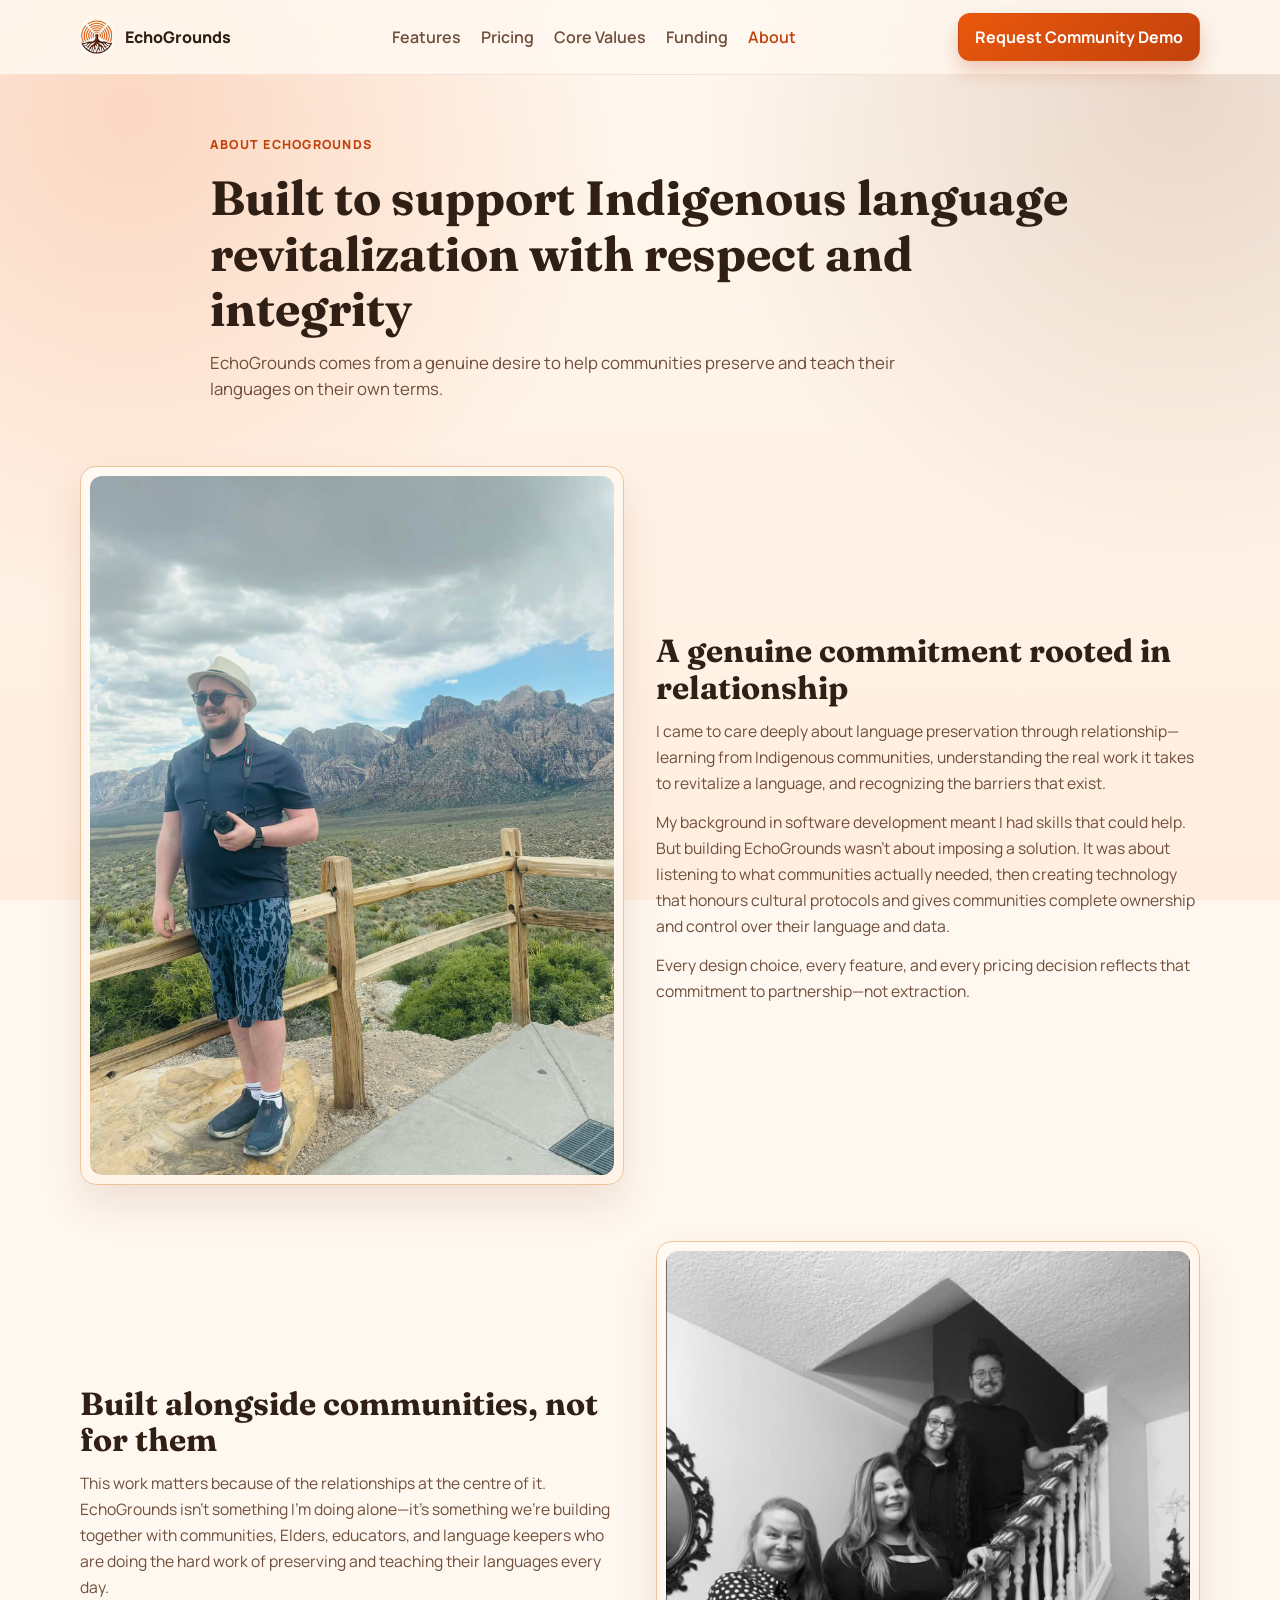
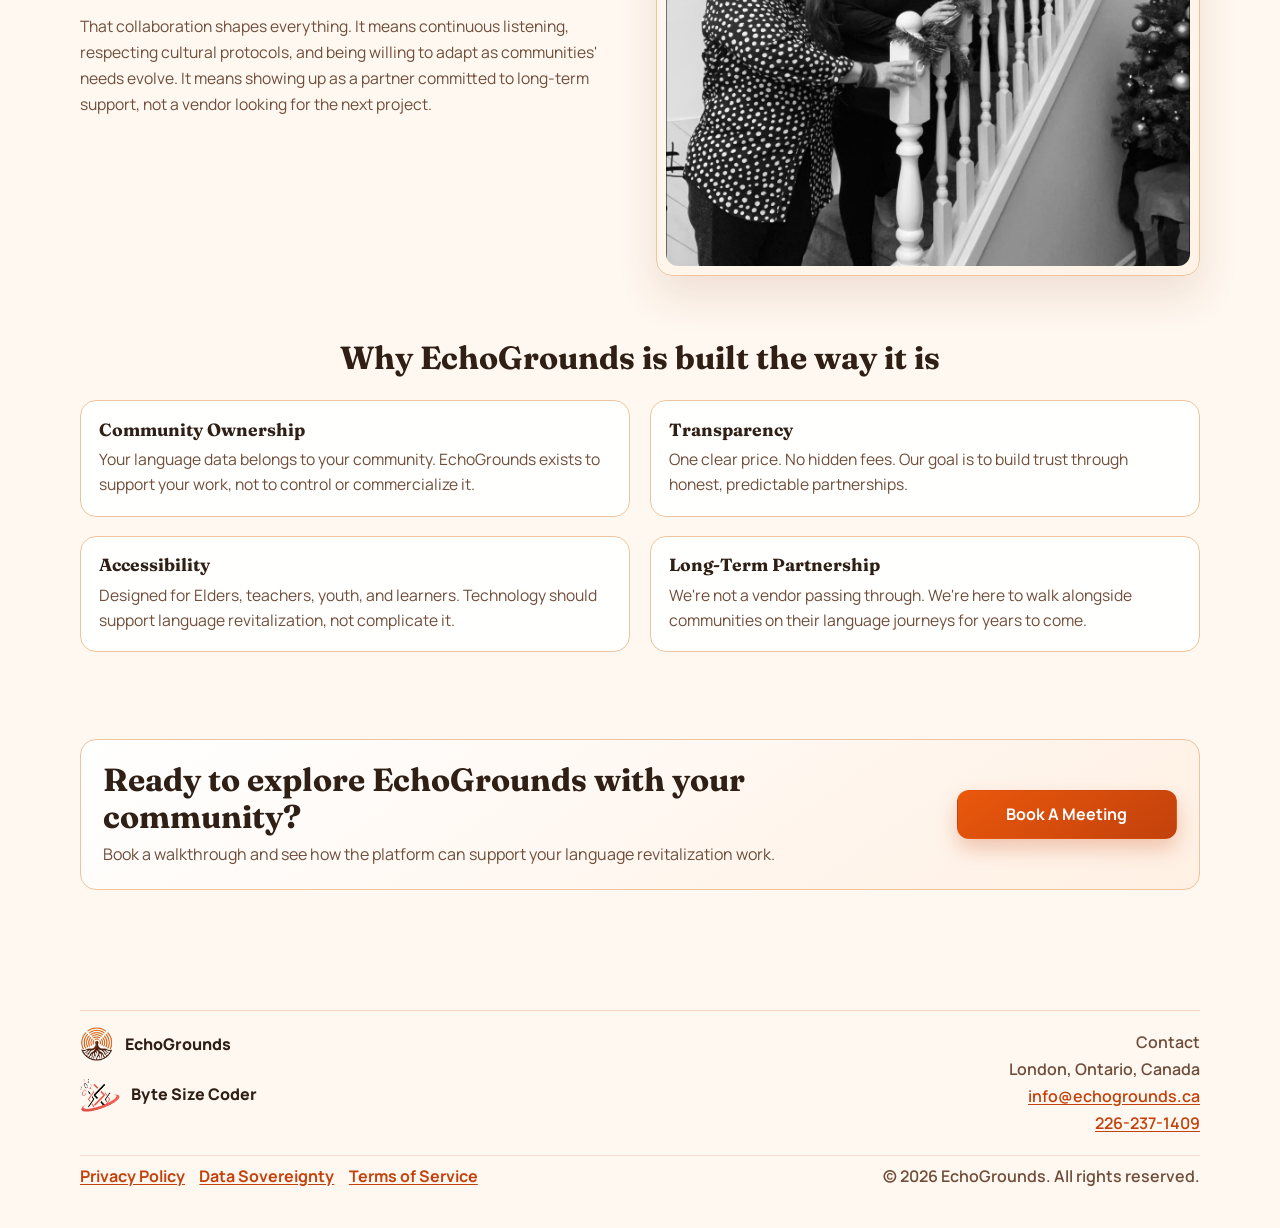
==== about/index.html @ 6d41413a "update for local routing" ====
<!doctype html>
<html lang="en">
  <head>
    <meta charset="UTF-8" />
    <meta name="viewport" content="width=device-width, initial-scale=1.0" />
    <title>About | EchoGrounds</title>
    <meta
      name="description"
      content="Learn about Matthew, the creator of EchoGrounds, and the journey from game development to building tools for Indigenous language revitalization."
    />
    <link rel="preconnect" href="https://fonts.googleapis.com" />
    <link rel="preconnect" href="https://fonts.gstatic.com" crossorigin />
    <link
      href="https://fonts.googleapis.com/css2?family=Manrope:wght@400;500;600;700;800&family=Fraunces:opsz,wght@9..144,600;9..144,700&display=swap"
      rel="stylesheet"
    />
    <link rel="icon" type="image/png" href="../images/EGICON.png" />
    <link rel="stylesheet" href="../styles.css" />
  </head>
  <body>
    <div class="site-bg" aria-hidden="true"></div>

    <header class="nav-wrap">
      <nav class="container nav">
        <a href="../" class="brand" aria-label="EchoGrounds home">
          <img src="../images/EGICON.png" alt="EchoGrounds logo" class="brand-mark" />
          <span>EchoGrounds</span>
        </a>

        <button class="menu-toggle" type="button" aria-expanded="false" aria-controls="mobile-menu">
          Menu
        </button>

        <ul class="nav-links" id="desktop-menu">
          <li><a href="../features/">Features</a></li>
          <li><a href="../pricing/">Pricing</a></li>
          <li><a href="../values/">Core Values</a></li>
          <li><a href="../funding/">Funding</a></li>
          <li><a href="../about/" class="nav-active">About</a></li>
        </ul>

        <div class="nav-cta">
          <a class="btn btn-solid" href="#" data-book-meeting>Request Community Demo</a>
        </div>
      </nav>

      <div class="mobile-menu" id="mobile-menu">
        <a href="../features/">Features</a>
        <a href="../pricing/">Pricing</a>
        <a href="../values/">Core Values</a>
        <a href="../funding/">Funding</a>
        <a href="../about/" class="nav-active">About</a>
        <a class="btn btn-solid" href="#" data-book-meeting>Request Community Demo</a>
      </div>
    </header>

    <main>
      <section class="about-hero container reveal">
        <p class="eyebrow">About EchoGrounds</p>
        <h1>Built to support Indigenous language revitalization with respect and integrity</h1>
        <p class="lead">
          EchoGrounds comes from a genuine desire to help communities preserve and teach their languages on their own terms.
        </p>
      </section>

      <!-- Story and Motivation -->
      <section class="about-section container">
        <div class="about-image-wrap reveal">
          <div class="image-placeholder about-img has-image">
            <img src="../images/me.jpg" alt="Motivation and inspiration" />
          </div>
        </div>
        <div class="about-copy reveal">
          <h2>A genuine commitment rooted in relationship</h2>
          <p>
            I came to care deeply about language preservation through relationship—learning from Indigenous communities, understanding the real work it takes to revitalize a language, and recognizing the barriers that exist.
          </p>
          <p>
            My background in software development meant I had skills that could help. But building EchoGrounds wasn't about imposing a solution. It was about listening to what communities actually needed, then creating technology that honours cultural protocols and gives communities complete ownership and control over their language and data.
          </p>
          <p>
            Every design choice, every feature, and every pricing decision reflects that commitment to partnership—not extraction.
          </p>
        </div>
      </section>

      <!-- Partnership Section -->
      <section class="about-section container about-section--flip">
        <div class="about-image-wrap reveal">
          <div class="image-placeholder about-img has-image">
            <img src="../images/family.jpg" alt="Partnership and shared commitment" />
          </div>
        </div>
        <div class="about-copy reveal">
          <h2>Built alongside communities, not for them</h2>
          <p>
            This work matters because of the relationships at the centre of it. EchoGrounds isn't something I'm doing alone—it's something we're building together with communities, Elders, educators, and language keepers who are doing the hard work of preserving and teaching their languages every day.
          </p>
          <p>
            That collaboration shapes everything. It means continuous listening, respecting cultural protocols, and being willing to adapt as communities' needs evolve. It means showing up as a partner committed to long-term support, not a vendor looking for the next project.
          </p>
        </div>
      </section>

      <!-- Core Values Driving the Product -->
      <section class="about-values-focus container reveal">
        <h2>Why EchoGrounds is built the way it is</h2>
        <div class="about-values-grid">
          <article class="about-value-item">
            <h3>Community Ownership</h3>
            <p>
              Your language data belongs to your community. EchoGrounds exists to support your work, not to control or commercialize it.
            </p>
          </article>
          <article class="about-value-item">
            <h3>Transparency</h3>
            <p>
              One clear price. No hidden fees. Our goal is to build trust through honest, predictable partnerships.
            </p>
          </article>
          <article class="about-value-item">
            <h3>Accessibility</h3>
            <p>
              Designed for Elders, teachers, youth, and learners. Technology should support language revitalization, not complicate it.
            </p>
          </article>
          <article class="about-value-item">
            <h3>Long-Term Partnership</h3>
            <p>
              We're not a vendor passing through. We're here to walk alongside communities on their language journeys for years to come.
            </p>
          </article>
        </div>
      </section>

      <section class="cta container reveal">
        <div>
          <h2>Ready to explore EchoGrounds with your community?</h2>
          <p>Book a walkthrough and see how the platform can support your language revitalization work.</p>
        </div>
        <a class="btn btn-solid" href="#" data-book-meeting>Book A Meeting</a>
      </section>
    </main>

    <div
      class="booking-modal"
      id="booking-modal"
      role="dialog"
      aria-modal="true"
      aria-hidden="true"
      aria-labelledby="booking-modal-title"
    >
      <button class="booking-modal__backdrop" type="button" aria-label="Close booking modal" data-booking-close></button>

      <div class="booking-modal__panel" role="document">
        <div class="booking-modal__head">
          <h2 id="booking-modal-title">Book A Meeting</h2>
          <button class="booking-modal__close" type="button" aria-label="Close" data-booking-close>
            Close
          </button>
        </div>

        <p class="booking-modal__intro">
          Pick a time that works for you, then complete the booking form to confirm your appointment.
        </p>

        <div class="booking-embed-grid">
          <section class="booking-embed-card booking-embed-card--availability">
            <h3>Availability</h3>
            <div class="booking-embed-frame-wrap">
              <iframe
                src="https://calendar.zohocloud.ca/zc/ui/embed/#calendar=zz08011230bc2e064a640a241062b5502e98fea48b4d63475bae48bad9fea0e6e7571a38672d709fa920150eb56b5e31984eaf9a97&title=matthew&type=1&language=en&timezone=America%2FToronto&showTitle=0&showTimezone=1&startingDayOfWeek=0&timeFormat=0&view=work&showDetail=0&theme=1&showAttendee=0&showSwitchingViews=0&expandAllday=0&eventColorType=light&hourStart=9&hourEnd=18&showLogo=0"
                title="matthew"
                loading="lazy"
                frameborder="0"
                scrolling="no"
              ></iframe>
            </div>
          </section>

          <section class="booking-embed-card booking-embed-card--appointment">
            <h3>Appointment Request</h3>
            <div class="booking-embed-frame-wrap">
              <iframe
                src="https://calendar.zohocloud.ca/eventreqForm/zz08011230bc2e064a640a241062b5502e98fea48b4d63475bae48bad9fea0e6e7571a38672d709fa920150eb56b5e31984eaf9a97?theme=0&l=en&tz=America/Toronto"
                title="Schedule appointment for matthew"
                loading="lazy"
                frameborder="0"
                scrolling="no"
              ></iframe>
            </div>
          </section>
        </div>
      </div>
    </div>

    <footer class="footer container">
      <div class="footer-main">
        <div class="footer-brand">
          <a href="../" class="brand">
            <img src="../images/EGICON.png" alt="EchoGrounds logo" class="brand-mark" />
            <span>EchoGrounds</span>
          </a>
          <a href="https://bytesizecoder.ca/" class="brand">
            <img src="../images/bsc-logo-icon.png" alt="Byte Size Coder logo" width="40" />
            <span>Byte Size Coder</span>
          </a>
        </div>

        <div class="footer-contact">
          <p class="footer-heading">Contact</p>
          <p>London, Ontario, Canada</p>
          <p><a href="mailto:info@echogrounds.ca">info@echogrounds.ca</a></p>
          <p><a href="tel:+12262371409">226-237-1409</a></p>
        </div>
      </div>

      <div class="footer-meta">
        <div class="footer-legal">
          <a href="https://workdrive.zohopublic.ca/writer/open/j1asa7d765d1eefdf4cc7bab86d0ece220686" target="_blank">Privacy Policy</a>
          <a href="https://workdrive.zohopublic.ca/writer/open/j1asa708bfcce7c444342aa283cc8c74a929b" target="_blank">Data Sovereignty</a>
          <a href="https://workdrive.zohopublic.ca/writer/open/j1asa41634dd5829e4482af4dd826d3c389b3" target="_blank">Terms of Service</a>
        </div>
        <p>© <span id="year"></span> EchoGrounds. All rights reserved.</p>
      </div>
    </footer>

    <script src="../script.js"></script>
  </body>
</html>
---- styles.css ----
:root {
  --bg: #fff8f0;
  --bg-soft: #fff2e5;
  --text: #2f1f15;
  --muted: #6f4d3a;
  --brand: #ea580c;
  --brand-strong: #c2410c;
  --brand-soft: #ffd2b3;
  --accent: #78350f;
  --panel: #ffffff;
  --border: #efc39b;
  --shadow: 0 20px 40px rgba(120, 53, 15, 0.12);
}

* {
  box-sizing: border-box;
}

html,
body {
  margin: 0;
  padding: 0;
}

body {
  font-family: "Manrope", "Segoe UI", sans-serif;
  background: var(--bg);
  color: var(--text);
  line-height: 1.55;
}

.site-bg {
  position: fixed;
  inset: 0;
  z-index: -1;
  background:
    radial-gradient(circle at 10% 12%, rgba(234, 88, 12, 0.2), transparent 36%),
    radial-gradient(circle at 92% 10%, rgba(120, 53, 15, 0.16), transparent 34%),
    linear-gradient(180deg, #fff8f0 0%, #ffeedf 100%);
}

.container {
  width: min(1120px, 92vw);
  margin: 0 auto;
}

h1,
h2,
h3 {
  margin: 0;
  font-family: "Fraunces", Georgia, serif;
  line-height: 1.15;
}

p {
  margin: 0;
}

a {
  color: inherit;
  text-decoration: none;
}

.nav-wrap {
  position: sticky;
  top: 0;
  z-index: 30;
  backdrop-filter: blur(10px);
  background: rgba(255, 248, 240, 0.86);
  border-bottom: 1px solid rgba(194, 65, 12, 0.12);
}

.nav {
  display: flex;
  align-items: center;
  justify-content: space-between;
  gap: 1rem;
  min-height: 74px;
}

.brand {
  display: inline-flex;
  align-items: center;
  gap: 0.7rem;
  font-weight: 800;
}

.brand-mark {
  width: 2.1rem;
  height: 2.1rem;
  border-radius: 0.75rem;
  background: linear-gradient(145deg, var(--brand), var(--brand-strong));
  color: #fff;
  font-size: 0.8rem;
  display: grid;
  place-items: center;
}

.nav-links {
  list-style: none;
  margin: 0;
  padding: 0;
  display: flex;
  gap: 1.25rem;
  color: var(--muted);
  font-weight: 600;
}

.nav-links a:hover {
  color: var(--brand-strong);
}

.nav-cta {
  display: flex;
  gap: 0.7rem;
}

.menu-toggle {
  display: none;
  border: 1px solid var(--border);
  background: #fff;
  color: var(--text);
  border-radius: 0.7rem;
  padding: 0.55rem 0.85rem;
  font-weight: 700;
}

.mobile-menu {
  display: none;
  flex-direction: column;
  gap: 0.7rem;
  border-top: 1px solid var(--border);
  padding: 0.9rem 4vw 1rem;
  background: rgba(255, 255, 255, 0.94);
}

.btn {
  display: inline-flex;
  align-items: center;
  justify-content: center;
  gap: 0.4rem;
  border-radius: 0.75rem;
  padding: 0.68rem 1rem;
  font-weight: 700;
  border: 1px solid transparent;
  transition: transform 0.18s ease, box-shadow 0.18s ease, background 0.2s ease;
}

.btn:hover {
  transform: translateY(-1px);
}

.btn-solid {
  background: linear-gradient(145deg, var(--brand), var(--brand-strong));
  color: #fff;
  box-shadow: 0 10px 20px rgba(194, 65, 12, 0.26);
}

.btn-ghost {
  background: #fff;
  border-color: var(--border);
  color: var(--text);
}

.btn-outline {
  border-color: var(--brand);
  color: var(--brand-strong);
  background: transparent;
}

main {
  padding-bottom: 3.5rem;
}

.hero {
  padding-top: 4rem;
  display: grid;
  grid-template-columns: 1.05fr 0.95fr;
  gap: 2rem;
  align-items: center;
}

.eyebrow {
  display: inline-block;
  margin-bottom: 1rem;
  font-size: 0.78rem;
  font-weight: 800;
  letter-spacing: 0.1em;
  text-transform: uppercase;
  color: var(--brand-strong);
}

.hero h1 {
  font-size: clamp(2.1rem, 5vw, 3.6rem);
  margin-bottom: 1rem;
}

.lead {
  color: var(--muted);
  font-size: 1.05rem;
  max-width: 62ch;
}

.hero-actions {
  margin-top: 1.5rem;
  display: flex;
  gap: 0.8rem;
  flex-wrap: wrap;
}

.hero-notes {
  margin-top: 1.1rem;
  display: flex;
  gap: 1rem;
  flex-wrap: wrap;
  color: var(--muted);
  font-weight: 600;
  font-size: 0.9rem;
}

.hero-visual {
  position: relative;
}

.image-placeholder {
  background:
    linear-gradient(145deg, #fffaf4, #fff1e3),
    repeating-linear-gradient(45deg, rgba(194, 65, 12, 0.08), rgba(194, 65, 12, 0.08) 8px, rgba(255, 255, 255, 0.88) 8px, rgba(255, 255, 255, 0.88) 16px);
  border: 1px solid var(--border);
  border-radius: 1rem;
  display: grid;
  place-items: center;
  text-align: center;
  color: #6a432c;
  font-weight: 700;
  padding: 1rem;
}

.image-placeholder.has-image {
  padding: 0.55rem;
  overflow: hidden;
  align-items: stretch;
  justify-items: stretch;
  background: linear-gradient(145deg, #fff9f2, #fff3e7);
}

.image-placeholder.has-image img {
  width: 100%;
  height: 100%;
  max-width: 100%;
  object-fit: contain;
  object-position: center;
  display: block;
  border-radius: 0.75rem;
  background: #fff;
}

.image-placeholder.large {
  min-height: 390px;
  box-shadow: var(--shadow);
}

.image-placeholder.small {
  min-height: 145px;
}

.float-card {
  width: 62%;
  position: absolute;
  right: -1.3rem;
  bottom: -1.3rem;
  background: linear-gradient(145deg, #fff0df, #ffe2c3);
  border-color: #f2bf8f;
  box-shadow: var(--shadow);
}

.trust {
  margin-top: 4.5rem;
}

.trust p {
  color: var(--muted);
  text-align: center;
  margin-bottom: 1rem;
  font-weight: 700;
}

.logo-grid {
  display: grid;
  gap: 0.75rem;
  grid-template-columns: repeat(4, minmax(0, 1fr));
}

.logo-item {
  background: rgba(255, 255, 255, 0.78);
  border: 1px solid var(--border);
  border-radius: 0.85rem;
  min-height: 58px;
  display: grid;
  place-items: center;
  color: #56635d;
  font-weight: 700;
}

.features,
.split,
.community,
.pricing,
.cta {
  margin-top: 5.4rem;
}

.values-preview {
  margin-top: 5.4rem;
}

.values-preview-grid {
  margin-top: 1.2rem;
  display: grid;
  grid-template-columns: repeat(2, minmax(0, 1fr));
  gap: 0.9rem;
}

.value-pill-card {
  background: rgba(255, 255, 255, 0.86);
  border: 1px solid var(--border);
  border-radius: 1rem;
  padding: 1rem;
}

.value-pill-card h3 {
  font-size: 1.1rem;
  margin-bottom: 0.4rem;
}

.value-pill-card p {
  color: var(--muted);
}

.section-head {
  max-width: 760px;
  margin-bottom: 1.3rem;
}

.section-head h2 {
  font-size: clamp(1.7rem, 3.3vw, 2.6rem);
}

.feature-grid {
  margin-top: 1.6rem;
  display: grid;
  grid-template-columns: repeat(2, minmax(0, 1fr));
  gap: 1rem;
}

.feature-card {
  background: rgba(255, 255, 255, 0.85);
  border: 1px solid var(--border);
  border-radius: 1rem;
  padding: 1.2rem;
}

.feature-card h3 {
  font-size: 1.25rem;
  margin-bottom: 0.5rem;
}

.feature-card p {
  color: var(--muted);
}

.split {
  display: grid;
  grid-template-columns: 1fr 1fr;
  gap: 1.6rem;
  align-items: center;
}

.image-placeholder.medium {
  min-height: 330px;
}

.split-copy ul {
  margin: 1rem 0 1.3rem;
  padding-left: 1.1rem;
  color: var(--muted);
}

.split-copy li + li {
  margin-top: 0.4rem;
}

.community-grid {
  display: grid;
  grid-template-columns: 1fr 1fr;
  gap: 1rem;
  align-items: stretch;
}

.quote-card {
  background: #ffffff;
  border: 1px solid var(--border);
  border-radius: 1rem;
  padding: 1.4rem;
  display: flex;
  flex-direction: column;
  justify-content: center;
  gap: 0.9rem;
}

.quote-card p {
  color: #31403a;
  font-size: 1.08rem;
}

.quote-card h4 {
  margin: 0;
  font-size: 1rem;
}

.quote-card span {
  color: var(--muted);
  font-size: 0.9rem;
}

.image-placeholder.tall {
  min-height: 280px;
}

@media (max-width: 640px) {
  .image-placeholder.large {
    min-height: 260px;
  }

  .image-placeholder.medium {
    min-height: 230px;
  }

  .image-placeholder.small {
    min-height: 170px;
  }
}

.pricing-grid {
  margin-top: 1.4rem;
  display: grid;
  grid-template-columns: repeat(2, minmax(0, 1fr));
  gap: 1rem;
}

.pricing-grid .price-card:nth-child(3) {
  grid-column: 1 / -1;
}

.pricing-included-panel,
.pricing-caveat-panel,
.pricing-summary {
  margin-top: 1.2rem;
  background: rgba(255, 255, 255, 0.9);
  border: 1px solid var(--border);
  border-radius: 1rem;
  padding: 1.2rem;
}

.pricing-included-panel h3,
.pricing-caveat-panel h3,
.pricing-summary h2 {
  font-size: clamp(1.3rem, 2.6vw, 1.8rem);
  margin-bottom: 0.55rem;
}

.pricing-included-grid {
  margin: 0.8rem 0 0.85rem;
  display: grid;
  grid-template-columns: repeat(2, minmax(0, 1fr));
  gap: 0.55rem;
}

.pricing-included-grid span {
  display: inline-flex;
  align-items: center;
  min-height: 44px;
  padding: 0.45rem 0.7rem;
  border-radius: 0.7rem;
  border: 1px solid rgba(194, 65, 12, 0.2);
  background: linear-gradient(150deg, #fff8f1, #fff2e7);
  color: var(--muted);
  font-weight: 700;
}

.pricing-included-panel p,
.pricing-caveat-panel p,
.pricing-note {
  color: var(--muted);
}

.pricing-caveat-panel blockquote,
.pricing-clause {
  margin: 0.9rem 0 0;
  padding: 0.85rem 0.95rem;
  border-left: 4px solid var(--brand);
  border-radius: 0.65rem;
  background: linear-gradient(160deg, #fff8f1, #fff2e7);
  color: #5f3925;
  font-weight: 600;
}

.pricing-summary ul {
  margin: 0.6rem 0 0;
  padding-left: 1.1rem;
  color: var(--muted);
}

.pricing-summary li + li {
  margin-top: 0.35rem;
}

.funding-panel {
  margin-top: 1.3rem;
  background: rgba(255, 255, 255, 0.88);
  border: 1px solid var(--border);
  border-radius: 1rem;
  padding: 1.15rem;
}

.funding-panel h3 {
  font-size: 1.4rem;
  margin-bottom: 0.45rem;
}

.funding-panel > p {
  color: var(--muted);
  margin-bottom: 1rem;
}

.funding-grid {
  display: grid;
  grid-template-columns: repeat(3, minmax(0, 1fr));
  gap: 0.85rem;
}

.funding-card {
  background: #fff;
  border: 1px solid var(--border);
  border-radius: 0.9rem;
  padding: 0.95rem;
}

.funding-card h4 {
  margin: 0 0 0.45rem;
  font-size: 1rem;
  line-height: 1.3;
}

.funding-card p {
  color: var(--muted);
  font-size: 0.95rem;
  margin-bottom: 0.75rem;
}

.funding-link {
  color: var(--brand-strong);
  font-weight: 700;
  text-decoration: underline;
  text-underline-offset: 2px;
}

.funding-link:hover {
  color: var(--brand);
}

.roadmap {
  margin-top: 5.4rem;
}

.roadmap-intro {
  color: var(--muted);
  max-width: 72ch;
  margin-bottom: 1rem;
}

.roadmap-grid {
  display: grid;
  grid-template-columns: repeat(3, minmax(0, 1fr));
  gap: 0.9rem;
}

.roadmap-item {
  position: relative;
  background: rgba(255, 255, 255, 0.9);
  border: 1px solid var(--border);
  border-radius: 1rem;
  padding: 1rem;
}

.roadmap-item::before {
  content: "";
  position: absolute;
  top: 0;
  left: 0;
  right: 0;
  height: 4px;
  border-radius: 1rem 1rem 0 0;
  background: linear-gradient(90deg, var(--brand), var(--accent));
}

.roadmap-meta {
  display: flex;
  justify-content: space-between;
  align-items: center;
  margin-bottom: 0.55rem;
  gap: 0.5rem;
}

.roadmap-phase {
  display: inline-flex;
  align-items: center;
  border: 1px solid var(--border);
  background: var(--bg-soft);
  color: var(--brand-strong);
  padding: 0.22rem 0.55rem;
  border-radius: 999px;
  font-size: 0.75rem;
  font-weight: 800;
  letter-spacing: 0.04em;
  text-transform: uppercase;
}

.roadmap-quarter {
  font-size: 0.85rem;
  color: var(--muted);
  font-weight: 700;
}

.roadmap-item h3 {
  font-size: 1.12rem;
  margin-bottom: 0.4rem;
}

.roadmap-item p {
  color: var(--muted);
  margin-bottom: 0.55rem;
  font-size: 0.95rem;
}

.roadmap-item ul {
  margin: 0;
  padding-left: 1rem;
  color: var(--muted);
  font-size: 0.92rem;
}

.roadmap-item li + li {
  margin-top: 0.25rem;
}

.price-card {
  background: #fff;
  border: 1px solid var(--border);
  border-radius: 1rem;
  padding: 1.3rem;
  display: flex;
  flex-direction: column;
  gap: 0.35rem;
  transition: transform 0.18s ease, box-shadow 0.2s ease, border-color 0.2s ease;
}

.price-card:hover {
  transform: translateY(-2px);
  border-color: rgba(194, 65, 12, 0.35);
  box-shadow: 0 12px 30px rgba(120, 53, 15, 0.1);
}

.price-card h3 {
  font-size: 1.35rem;
  line-height: 1.2;
}

.price-card .price {
  margin: 0.45rem 0 0.75rem;
  font-family: "Fraunces", Georgia, serif;
  display: flex;
  flex-direction: column;
  gap: 0.15rem;
}

.price-card .amount {
  font-size: clamp(2rem, 3.2vw, 2.5rem);
  line-height: 1;
  font-weight: 800;
  color: var(--brand-strong);
}

.price-card .term {
  font-size: 0.9rem;
  font-weight: 700;
  color: var(--muted);
  font-family: "Manrope", "Segoe UI", sans-serif;
  text-transform: uppercase;
  letter-spacing: 0.04em;
}

.price-breakdown {
  margin: 0.45rem 0 0.75rem;
  padding: 0.7rem 0.85rem;
  border: 1px solid rgba(194, 65, 12, 0.22);
  border-radius: 0.8rem;
  background: linear-gradient(145deg, #fff8f2, #fff2e8);
}

.price-line {
  margin: 0;
  display: flex;
  align-items: baseline;
  justify-content: space-between;
  gap: 0.6rem;
}

.price-divider {
  margin: 0.3rem 0;
  text-align: center;
  color: var(--muted);
  font-weight: 700;
  font-size: 0.85rem;
}

.price-card ul {
  margin: 0 0 1.2rem;
  padding-left: 1rem;
  color: var(--muted);
}

.price-card li + li {
  margin-top: 0.35rem;
}

.price-card .btn {
  margin-top: auto;
}

.price-card.featured {
  border-color: rgba(194, 65, 12, 0.45);
  box-shadow: var(--shadow);
  position: relative;
  overflow: hidden;
}

.price-card.featured::before {
  content: "";
  position: absolute;
  inset: 0;
  background: linear-gradient(180deg, rgba(234, 88, 12, 0.1), transparent 45%);
  pointer-events: none;
}

.chip {
  display: inline-block;
  margin-bottom: 0.5rem;
  font-size: 0.75rem;
  letter-spacing: 0.06em;
  text-transform: uppercase;
  font-weight: 800;
  color: #fff;
  background: var(--accent);
  border-radius: 999px;
  padding: 0.28rem 0.6rem;
}

.cta {
  background: linear-gradient(145deg, #ffffff, #fff0e3);
  border: 1px solid var(--border);
  border-radius: 1rem;
  padding: 1.4rem;
  display: flex;
  align-items: center;
  justify-content: space-between;
  gap: 1rem;
}

.cta h2 {
  font-size: clamp(1.35rem, 3vw, 2rem);
  margin-bottom: 0.4rem;
}

.cta p {
  color: var(--muted);
}

.cta .btn {
  min-width: 220px;
  text-align: center;
}

body.modal-open {
  overflow: hidden;
}

.booking-modal {
  position: fixed;
  inset: 0;
  z-index: 80;
  display: none;
}

.booking-modal.open {
  display: block;
}

.booking-modal__backdrop {
  position: absolute;
  inset: 0;
  border: 0;
  background: rgba(47, 31, 21, 0.62);
  cursor: pointer;
}

.booking-modal__panel {
  position: relative;
  z-index: 1;
  width: min(1120px, 94vw);
  max-height: 90vh;
  overflow: auto;
  margin: 5vh auto;
  background: linear-gradient(165deg, #fff9f3 0%, #fff2e5 100%);
  border: 1px solid var(--border);
  border-radius: 1rem;
  box-shadow: 0 24px 45px rgba(47, 31, 21, 0.28);
  padding: 1.2rem;
}

.booking-modal__head {
  display: flex;
  align-items: center;
  justify-content: space-between;
  gap: 0.8rem;
}

.booking-modal__head h2 {
  font-size: clamp(1.35rem, 2.3vw, 2rem);
}

.booking-modal__close {
  border: 1px solid var(--border);
  background: #fff;
  color: var(--text);
  border-radius: 0.7rem;
  padding: 0.55rem 0.8rem;
  font-weight: 700;
  cursor: pointer;
}

.booking-modal__close:hover {
  background: var(--bg-soft);
}

.booking-modal__intro {
  margin-top: 0.7rem;
  color: var(--muted);
}

.booking-embed-grid {
  display: grid;
  grid-template-columns: 1fr;
  gap: 0.95rem;
  margin-top: 1rem;
}

.booking-embed-card {
  background: #fff;
  border: 1px solid var(--border);
  border-radius: 0.9rem;
  padding: 0.9rem;
}

.booking-embed-card h3 {
  font-size: 1.05rem;
  margin-bottom: 0.6rem;
}

.booking-embed-frame-wrap {
  border: 1px dashed rgba(194, 65, 12, 0.45);
  border-radius: 0.8rem;
  background: #fffaf5;
  padding: 0.45rem;
}

.booking-embed-card iframe {
  width: 100%;
  min-height: 380px;
  border: 0;
  border-radius: 0.65rem;
  background: #fff;
}

.booking-embed-card--availability iframe {
  min-height: 560px;
}

.booking-embed-card--appointment iframe {
  min-height: 360px;
}

.booking-embed-placeholder {
  margin: 0;
  min-height: 150px;
  padding: 0.9rem;
  color: var(--muted);
  font-weight: 600;
  display: grid;
  place-items: center;
  text-align: center;
}

.footer {
  margin: 4rem auto 2.5rem;
  padding-top: 1rem;
  border-top: 1px solid rgba(194, 65, 12, 0.2);
  display: flex;
  flex-direction: column;
  align-items: stretch;
  gap: 1rem;
}

.footer-main {
  display: flex;
  align-items: flex-start;
  justify-content: space-between;
  gap: 1rem;
}

.footer-contact {
  text-align: right;
}

.footer-heading {
  margin-bottom: 0.25rem;
  font-weight: 800;
  color: var(--text);
}

.footer-brand {
    display: flex;
    flex-direction: column;
    gap: 1rem;
}

.footer-contact p {
  margin: 0.15rem 0;
  color: var(--muted);
  font-weight: 600;
}

.footer-contact a {
  color: var(--brand-strong);
  text-decoration: underline;
  text-underline-offset: 2px;
}

.footer-meta {
  display: flex;
  align-items: center;
  justify-content: space-between;
  gap: 1rem;
  padding-top: 0.5rem;
  border-top: 1px solid rgba(194, 65, 12, 0.14);
}

.footer-legal {
  display: flex;
  flex-wrap: wrap;
  gap: 0.9rem;
}

.footer-legal a {
  color: var(--brand-strong);
  font-weight: 700;
  text-decoration: underline;
  text-underline-offset: 2px;
}

.footer-meta p {
  color: var(--muted);
  font-weight: 600;
  margin: 0;
}

/* ── Features CTA (index.html) ─────────────────────────────── */
.features-cta {
  margin-top: 1.6rem;
  text-align: center;
}

/* ── Features Page ──────────────────────────────────────────── */
.feature-page-hero {
  padding-top: 3.5rem;
  padding-bottom: 0.5rem;
  max-width: 860px;
}

.pricing-page-hero {
  padding-top: 3.5rem;
  padding-bottom: 0.5rem;
  max-width: 860px;
}

.values-page-hero {
  padding-top: 3.5rem;
  padding-bottom: 0.5rem;
  max-width: 860px;
}

.values-page-hero h1 {
  font-size: clamp(2rem, 4.5vw, 3rem);
  margin-bottom: 0.9rem;
}

.values-page-hero .lead {
  max-width: 72ch;
}

.values-grid {
  margin-top: 2rem;
  display: grid;
  grid-template-columns: repeat(2, minmax(0, 1fr));
  gap: 1rem;
}

.about-hero {
  padding-top: 3.5rem;
  padding-bottom: 0.5rem;
  max-width: 860px;
}

.about-hero h1 {
  font-size: clamp(2rem, 4.5vw, 3rem);
  margin-bottom: 0.9rem;
}

.about-hero .lead {
  max-width: 72ch;
}

.about-section {
  margin-top: 3.5rem;
  display: grid;
  grid-template-columns: 1fr 1fr;
  gap: 2rem;
  align-items: center;
}

.about-section--flip .about-image-wrap {
  order: 2;
}

.about-section--flip .about-copy {
  order: 1;
}

.about-image-wrap {
  margin-bottom: 0;
}

.image-placeholder.about-img {
  min-height: 380px;
  box-shadow: var(--shadow);
}

.about-copy h2 {
  font-size: clamp(1.5rem, 2.6vw, 2rem);
  margin-bottom: 0.75rem;
}

.about-copy > p {
  color: var(--muted);
  margin-bottom: 0.85rem;
  font-size: 0.98rem;
  max-width: 58ch;
  line-height: 1.65;
}

.about-copy p + p {
  margin-top: 0.6rem;
}

.about-values-focus {
  margin-top: 4rem;
}

.about-values-focus h2 {
  font-size: clamp(1.5rem, 2.6vw, 2rem);
  margin-bottom: 1.2rem;
  text-align: center;
  max-width: 52ch;
  margin-left: auto;
  margin-right: auto;
}

.about-values-grid {
  margin-top: 1.5rem;
  display: grid;
  grid-template-columns: repeat(2, minmax(0, 1fr));
  gap: 1.2rem;
}

.about-value-item {
  background: rgba(255, 255, 255, 0.9);
  border: 1px solid var(--border);
  border-radius: 1rem;
  padding: 1.15rem;
}

.about-value-item h3 {
  font-size: 1.1rem;
  margin-bottom: 0.45rem;
}

.about-value-item p {
  color: var(--muted);
  font-size: 0.98rem;
  line-height: 1.6;
}

.value-card {
  background: rgba(255, 255, 255, 0.9);
  border: 1px solid var(--border);
  border-radius: 1rem;
  padding: 1.15rem;
}

.value-card h2 {
  font-size: clamp(1.2rem, 2.3vw, 1.55rem);
  margin-bottom: 0.45rem;
}

.value-card p {
  color: var(--muted);
}

.funding-page-hero {
  padding-top: 3.5rem;
  padding-bottom: 0.5rem;
  max-width: 860px;
}

.funding-page-hero h1 {
  font-size: clamp(2rem, 4.5vw, 3rem);
  margin-bottom: 0.9rem;
}

.funding-page-hero .lead {
  max-width: 72ch;
}

.pricing-page-hero h1 {
  font-size: clamp(2rem, 4.5vw, 3rem);
  margin-bottom: 0.9rem;
}

.pricing-page-hero .lead {
  max-width: 68ch;
}

.pricing-note {
  margin-top: 0.8rem;
}

.pricing-detail-grid {
  margin-top: 2rem;
  display: grid;
  grid-template-columns: repeat(2, minmax(0, 1fr));
  gap: 1rem;
}

.funding-detail-grid {
  margin-top: 2rem;
  display: grid;
  grid-template-columns: repeat(2, minmax(0, 1fr));
  gap: 1rem;
}

.pricing-detail-grid--stacked {
  margin-top: 1rem;
}

.funding-detail-grid--stacked {
  margin-top: 1rem;
}

.funding-subheading {
  margin-top: 0.35rem;
  margin-bottom: 0.85rem;
  color: var(--brand-strong);
  font-weight: 800;
}

.funding-copy-block {
  margin-top: 1.2rem;
  background: rgba(255, 255, 255, 0.9);
  border: 1px solid var(--border);
  border-radius: 1rem;
  padding: 1.2rem;
}

.funding-copy-block h2 {
  font-size: clamp(1.35rem, 2.8vw, 2rem);
  margin-bottom: 0.7rem;
}

.funding-copy-block p {
  color: var(--muted);
}

.feature-page-hero h1 {
  font-size: clamp(2rem, 4.5vw, 3rem);
  margin-bottom: 0.9rem;
}

.feature-page-hero .lead {
  margin-bottom: 1.5rem;
  max-width: 68ch;
}

.feature-nav {
  display: flex;
  gap: 0.6rem;
  flex-wrap: wrap;
  margin-top: 2rem;
  list-style: none;
  padding: 0;
}

.feature-pill {
  display: inline-flex;
  align-items: center;
  padding: 0.45rem 1rem;
  border-radius: 999px;
  border: 1px solid var(--border);
  background: rgba(255, 255, 255, 0.8);
  color: var(--brand-strong);
  font-weight: 700;
  font-size: 0.9rem;
  transition: background 0.18s ease, border-color 0.18s ease;
}

.feature-pill:hover {
  background: var(--brand-soft);
  border-color: var(--brand);
}

.feature-section {
  margin-top: 5rem;
  padding: 3rem 0;
  border-top: 1px solid var(--border);
}

.feature-section--flip .feature-image-wrap {
  order: unset;
}

.feature-section--flip .feature-copy {
  order: unset;
}

.feature-section--tinted {
  background: rgba(255, 255, 255, 0.55);
  border-radius: 1.25rem;
  padding: 2.5rem;
}

.feature-image-wrap {
  margin-bottom: 2rem;
}

.image-placeholder.feature-img {
  min-height: 480px;
  max-height: 620px;
  box-shadow: var(--shadow);
}

.feature-tag {
  display: inline-block;
  margin-bottom: 0.85rem;
  font-size: 0.75rem;
  font-weight: 800;
  letter-spacing: 0.1em;
  text-transform: uppercase;
  color: #fff;
  background: var(--brand);
  border-radius: 999px;
  padding: 0.28rem 0.75rem;
}

.feature-copy h2 {
  font-size: clamp(1.65rem, 2.8vw, 2.3rem);
  margin-bottom: 0.85rem;
}

.feature-copy > p {
  color: var(--muted);
  margin-bottom: 1.1rem;
  font-size: 1.02rem;
  max-width: 58ch;
}

.feature-copy ul {
  margin: 0;
  padding-left: 1.1rem;
  color: var(--muted);
}

.feature-copy li + li {
  margin-top: 0.45rem;
}

.nav-active {
  color: var(--brand-strong) !important;
}

/* ── Dual screenshot layout (Journeys) ──────────────────────── */
.feature-img-dual {
  display: grid;
  grid-template-columns: 1.15fr 0.85fr;
  gap: 1rem;
  align-items: start;
}

.feature-img-dual .fid-main {
  box-shadow: var(--shadow);
}

.fid-float {
  min-height: 280px;
  background: linear-gradient(145deg, #fff0df, #ffe2c3);
  border-color: #f2bf8f;
  box-shadow: var(--shadow);
}

@media (max-width: 980px) {
  .feature-img-dual {
    grid-template-columns: 1fr;
  }

  .fid-float {
    width: 100%;
    min-height: 220px;
  }
}

@media (max-width: 980px) {
  .feature-section {
    padding: 2rem 0;
  }

  .feature-section--flip .feature-image-wrap,
  .feature-section--flip .feature-copy {
    order: unset;
  }
}

/* ── Reveal animation ───────────────────────────────────────── */
.reveal {
  opacity: 0;
  transform: translateY(14px);
  transition: opacity 0.5s ease, transform 0.5s ease;
}

.reveal.visible {
  opacity: 1;
  transform: translateY(0);
}

@media (max-width: 980px) {
  .nav-links,
  .nav-cta {
    display: none;
  }

  .menu-toggle {
    display: inline-flex;
  }

  .mobile-menu.open {
    display: flex;
  }

  .hero,
  .split,
  .community-grid,
  .pricing-grid,
  .pricing-detail-grid,
  .funding-detail-grid,
  .funding-grid,
  .roadmap-grid,
  .values-preview-grid,
  .values-grid,
  .about-section,
  .about-values-grid {
    grid-template-columns: 1fr;
  }

  .about-section--flip .about-image-wrap {
    order: unset;
  }

  .about-section--flip .about-copy {
    order: unset;
  }

  .image-placeholder.about-img {
    min-height: 300px;
  }

  .float-card {
    position: relative;
    right: auto;
    bottom: auto;
    width: 100%;
    margin-top: 0.9rem;
  }

  .logo-grid,
  .feature-grid {
    grid-template-columns: 1fr 1fr;
  }

  .cta {
    flex-direction: column;
    align-items: flex-start;
  }

  .footer {
    flex-direction: column;
    align-items: flex-start;
  }

  .footer-main,
  .footer-meta {
    width: 100%;
    flex-direction: column;
    align-items: flex-start;
  }

  .footer-contact {
    text-align: left;
  }

  .booking-embed-card--availability iframe {
    min-height: 500px;
  }

  .pricing-grid .price-card:nth-child(3) {
    grid-column: auto;
  }

  .pricing-included-grid {
    grid-template-columns: 1fr;
  }
}

@media (max-width: 640px) {
  .hero {
    padding-top: 2.6rem;
  }

  .logo-grid,
  .feature-grid {
    grid-template-columns: 1fr;
  }

  .hero-actions {
    width: 100%;
  }

  .hero-actions .btn {
    flex: 1 1 auto;
  }

  .booking-modal__panel {
    margin: 2vh auto;
    max-height: 96vh;
    padding: 1rem;
  }

  .booking-embed-card--availability iframe {
    min-height: 420px;
  }

  .booking-embed-card--appointment iframe {
    min-height: 340px;
  }
}
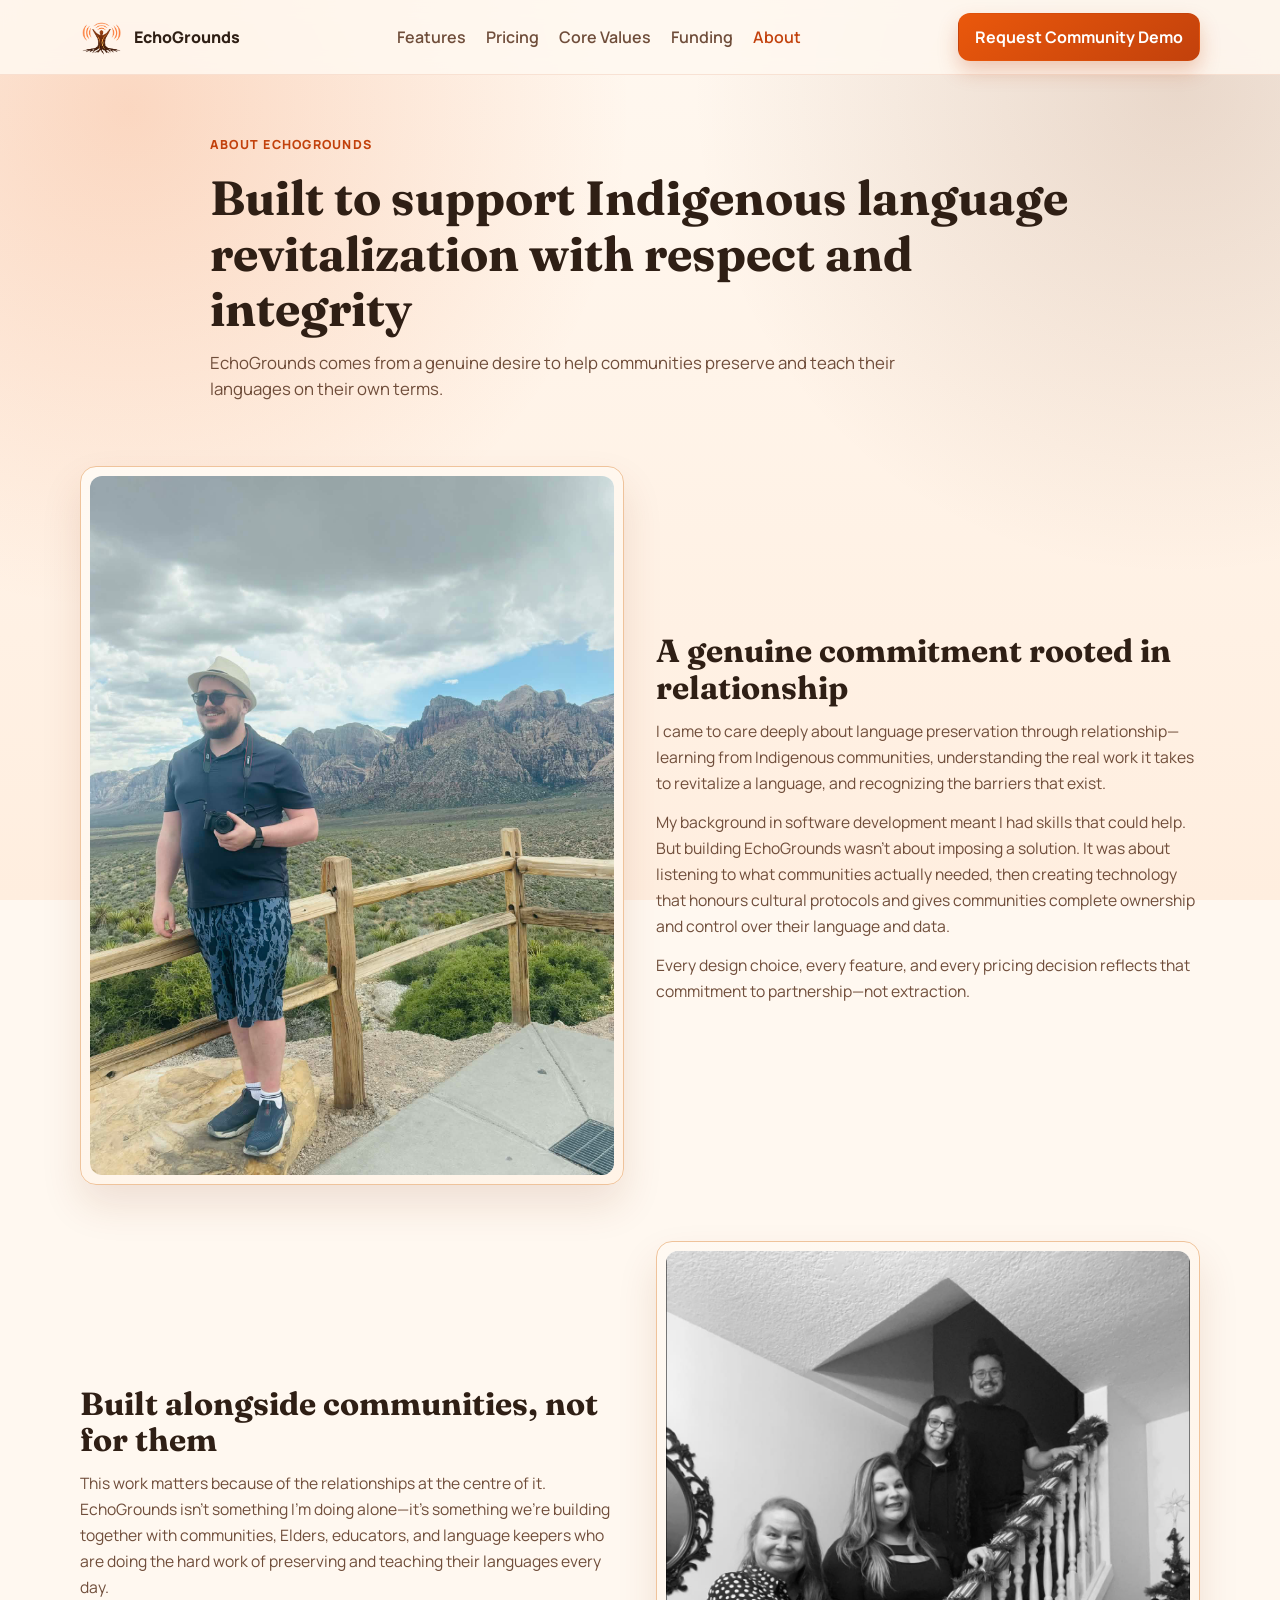
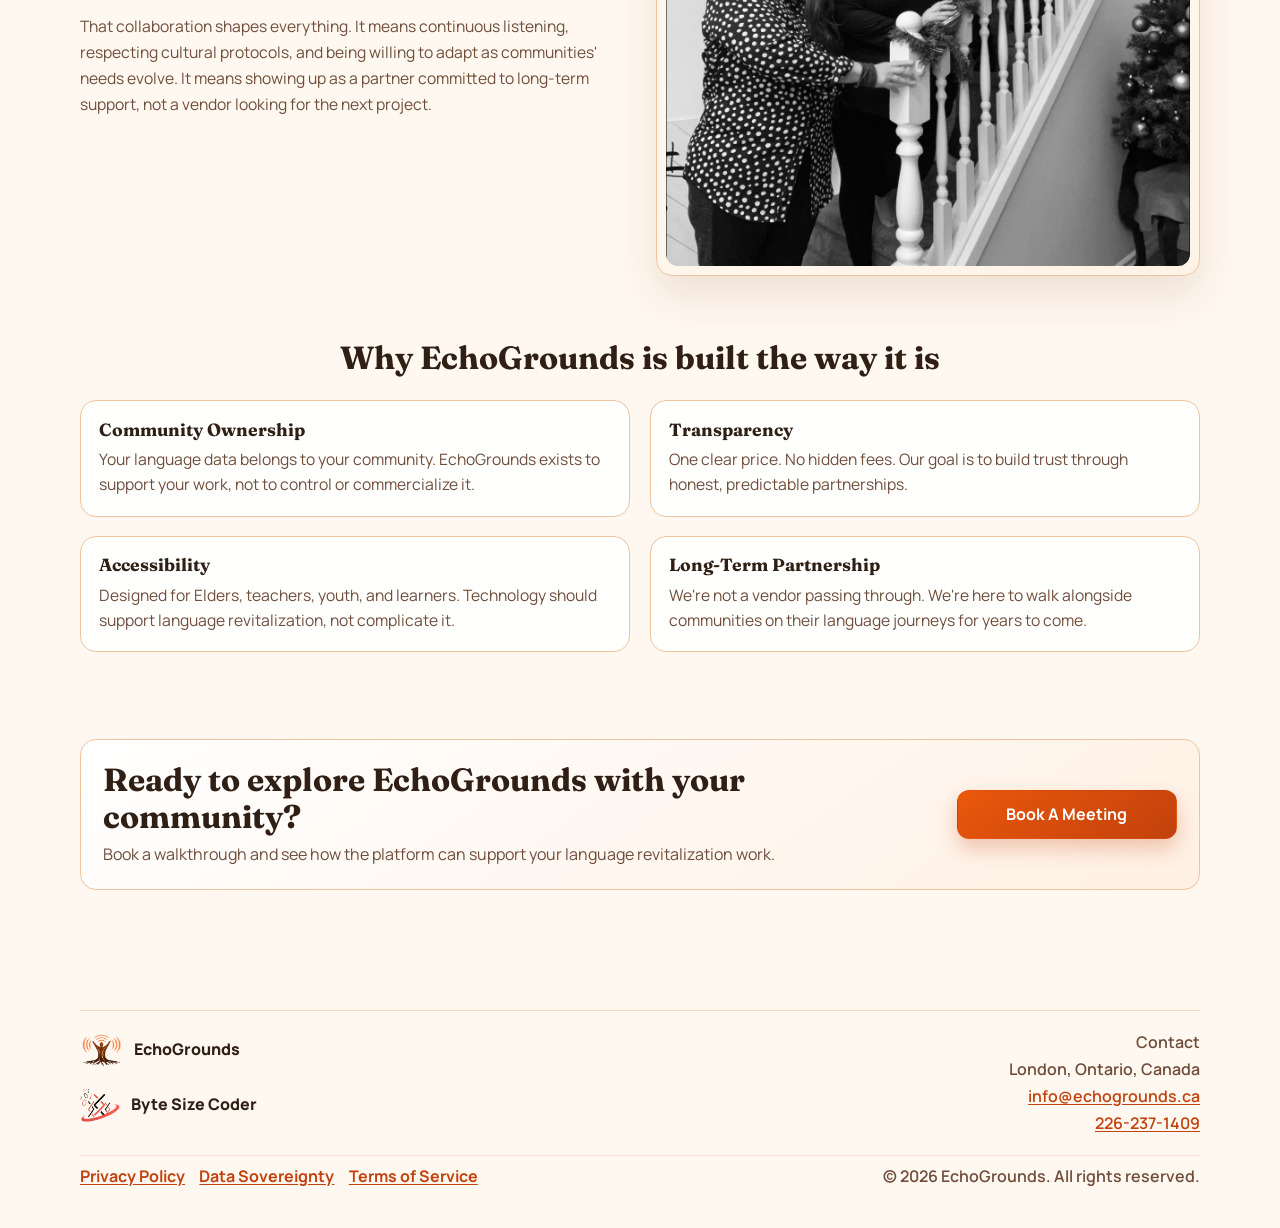
==== commit 78986738: "update icon" ====
--- a/about/index.html
+++ b/about/index.html
@@ -14,7 +14,7 @@
       href="https://fonts.googleapis.com/css2?family=Manrope:wght@400;500;600;700;800&family=Fraunces:opsz,wght@9..144,600;9..144,700&display=swap"
       rel="stylesheet"
     />
-    <link rel="icon" type="image/png" href="../images/EGICON.png" />
+    <link rel="icon" type="image/png" href="../images/eg-logo.png" />
     <link rel="stylesheet" href="../styles.css" />
   </head>
   <body>
@@ -23,7 +23,7 @@
     <header class="nav-wrap">
       <nav class="container nav">
         <a href="../" class="brand" aria-label="EchoGrounds home">
-          <img src="../images/EGICON.png" alt="EchoGrounds logo" class="brand-mark" />
+          <img src="../images/eg-logo.png" alt="EchoGrounds logo" class="brand-mark" />
           <span>EchoGrounds</span>
         </a>
 
@@ -198,7 +198,7 @@
       <div class="footer-main">
         <div class="footer-brand">
           <a href="../" class="brand">
-            <img src="../images/EGICON.png" alt="EchoGrounds logo" class="brand-mark" />
+            <img src="../images/eg-logo.png" alt="EchoGrounds logo" class="brand-mark" />
             <span>EchoGrounds</span>
           </a>
           <a href="https://bytesizecoder.ca/" class="brand">
@@ -229,3 +229,4 @@
   </body>
 </html>
 
+
--- a/styles.css
+++ b/styles.css
@@ -86,14 +86,12 @@
 }
 
 .brand-mark {
-  width: 2.1rem;
-  height: 2.1rem;
-  border-radius: 0.75rem;
-  background: linear-gradient(145deg, var(--brand), var(--brand-strong));
-  color: #fff;
-  font-size: 0.8rem;
-  display: grid;
-  place-items: center;
+  width: 2.7rem;
+  height: 2.7rem;
+  border-radius: 0;
+  background: transparent;
+  object-fit: contain;
+  display: block;
 }
 
 .nav-links {
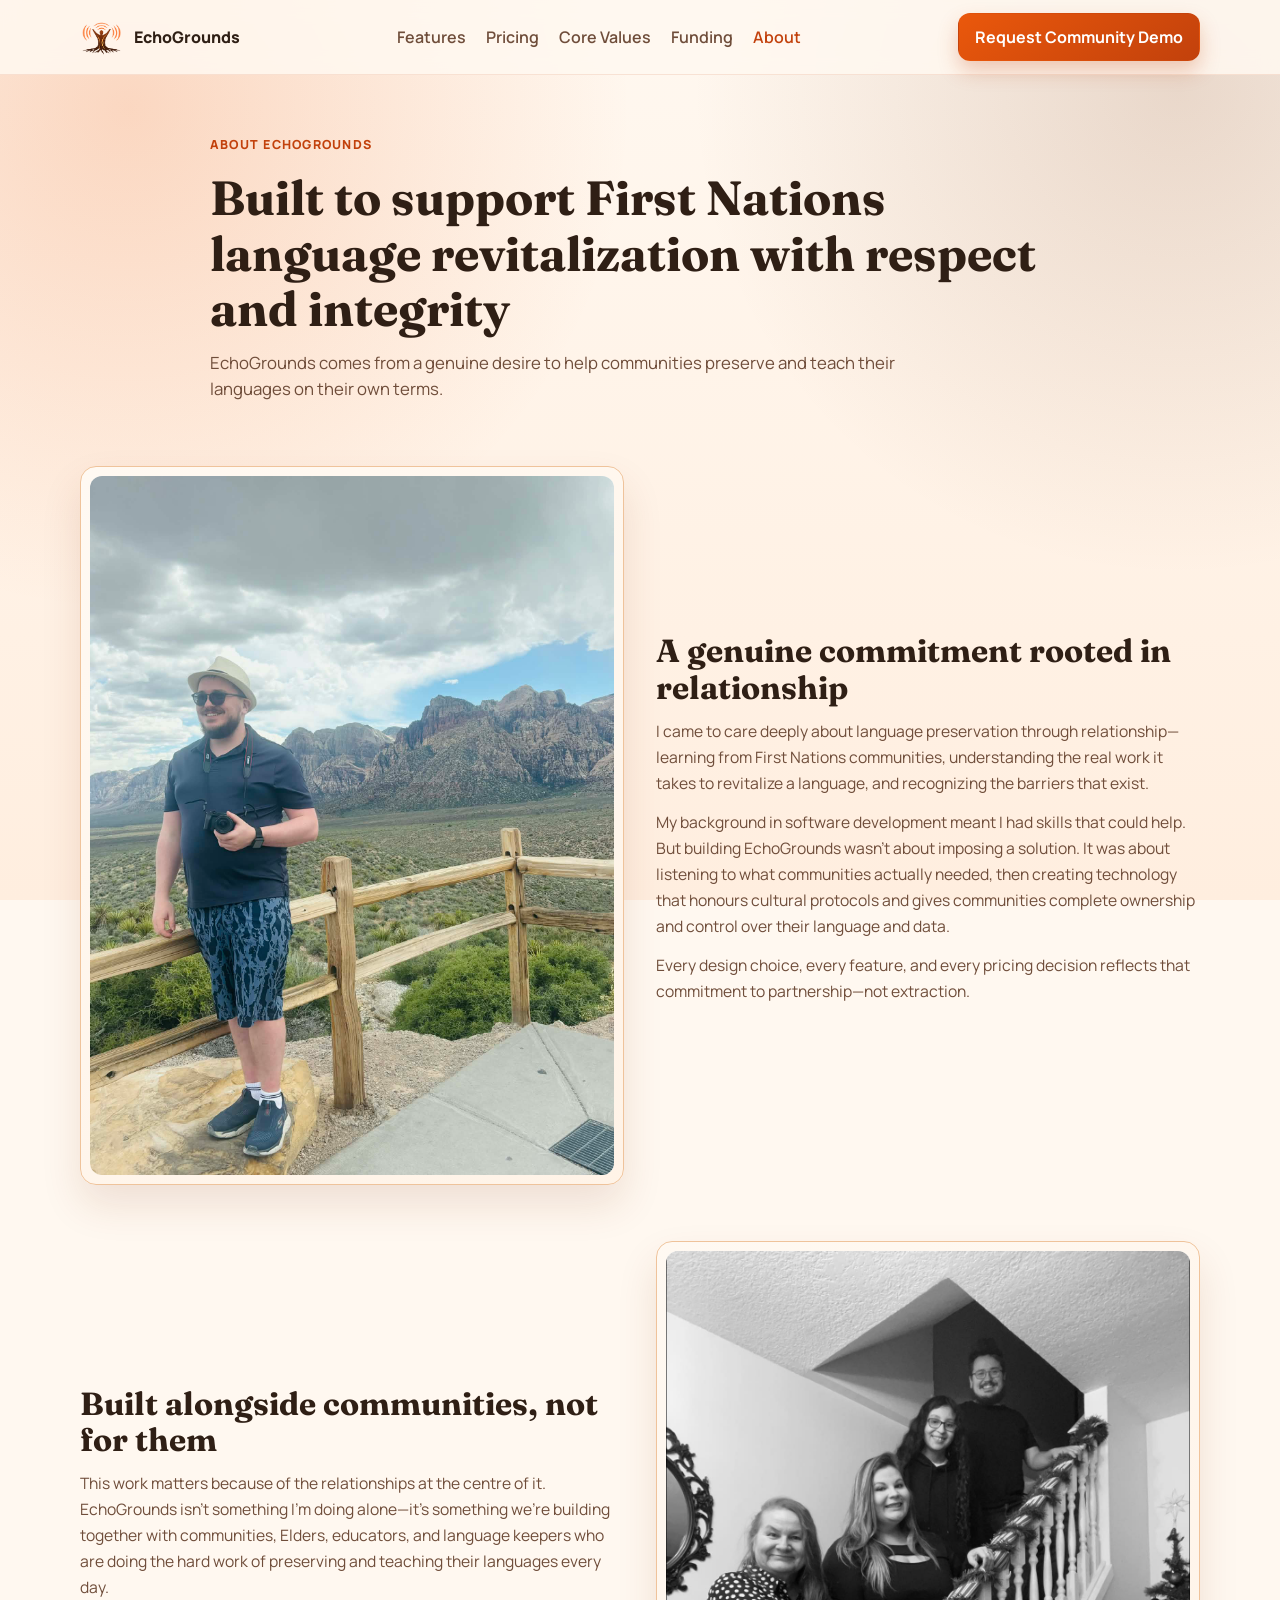
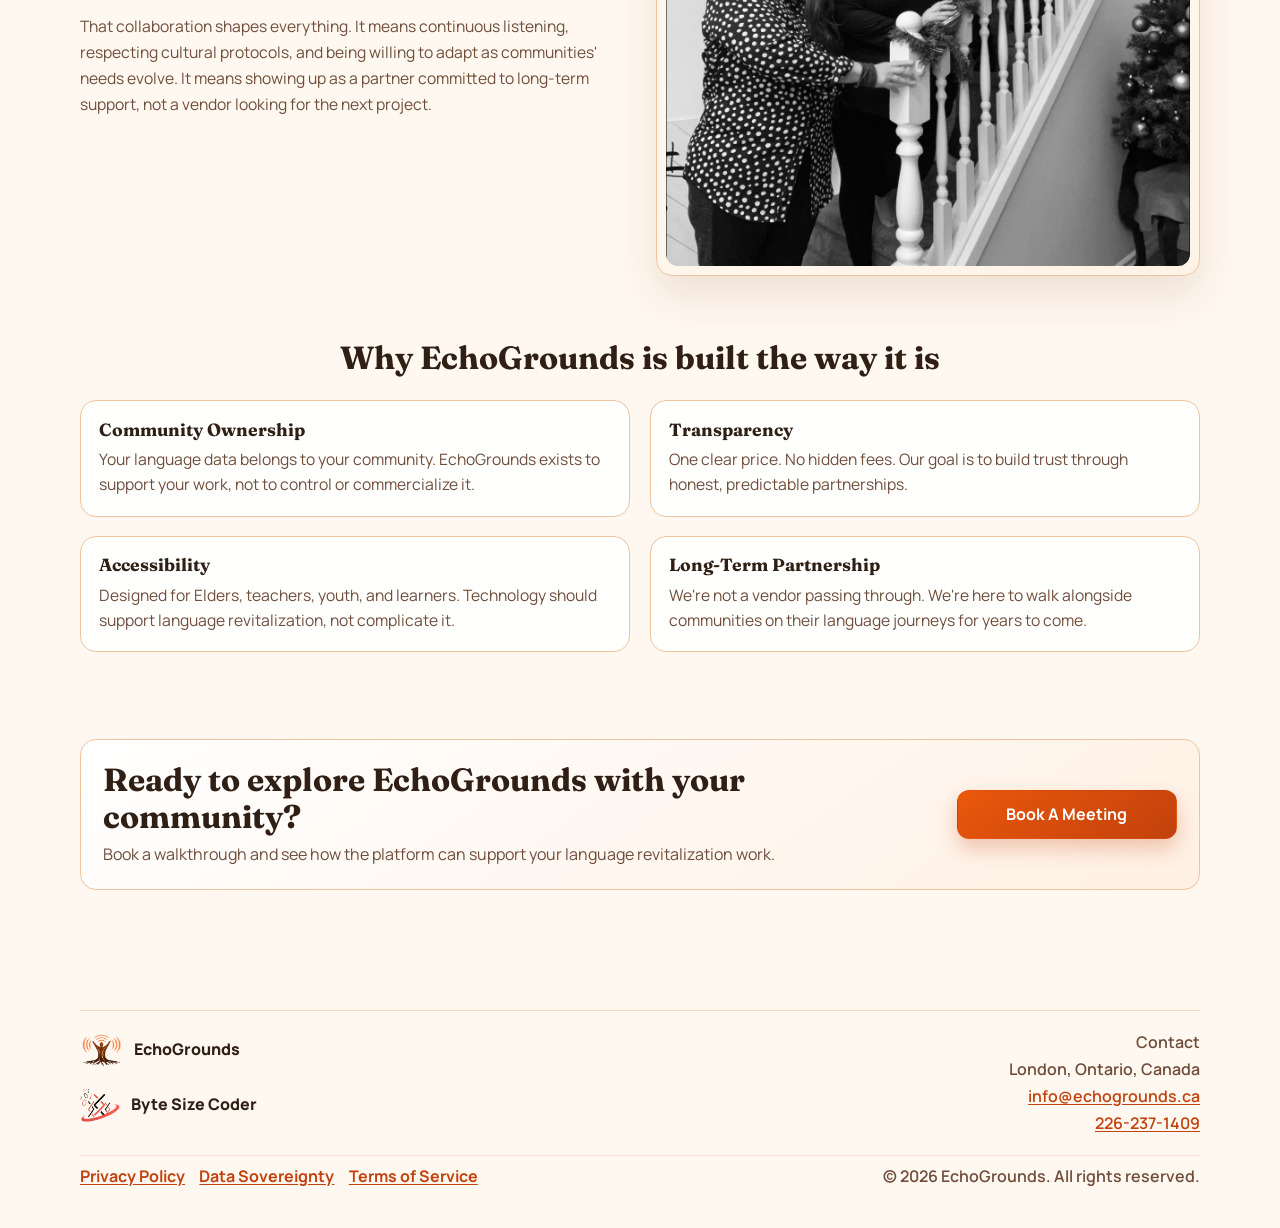
==== commit fb6378bf: "Update text" ====
--- a/about/index.html
+++ b/about/index.html
@@ -6,7 +6,7 @@
     <title>About | EchoGrounds</title>
     <meta
       name="description"
-      content="Learn about Matthew, the creator of EchoGrounds, and the journey from game development to building tools for Indigenous language revitalization."
+      content="Learn about Matthew, the creator of EchoGrounds, and the journey from game development to building tools for First Nations language revitalization."
     />
     <link rel="preconnect" href="https://fonts.googleapis.com" />
     <link rel="preconnect" href="https://fonts.gstatic.com" crossorigin />
@@ -57,7 +57,7 @@
     <main>
       <section class="about-hero container reveal">
         <p class="eyebrow">About EchoGrounds</p>
-        <h1>Built to support Indigenous language revitalization with respect and integrity</h1>
+        <h1>Built to support First Nations language revitalization with respect and integrity</h1>
         <p class="lead">
           EchoGrounds comes from a genuine desire to help communities preserve and teach their languages on their own terms.
         </p>
@@ -73,7 +73,7 @@
         <div class="about-copy reveal">
           <h2>A genuine commitment rooted in relationship</h2>
           <p>
-            I came to care deeply about language preservation through relationship—learning from Indigenous communities, understanding the real work it takes to revitalize a language, and recognizing the barriers that exist.
+            I came to care deeply about language preservation through relationship—learning from First Nations communities, understanding the real work it takes to revitalize a language, and recognizing the barriers that exist.
           </p>
           <p>
             My background in software development meant I had skills that could help. But building EchoGrounds wasn't about imposing a solution. It was about listening to what communities actually needed, then creating technology that honours cultural protocols and gives communities complete ownership and control over their language and data.
